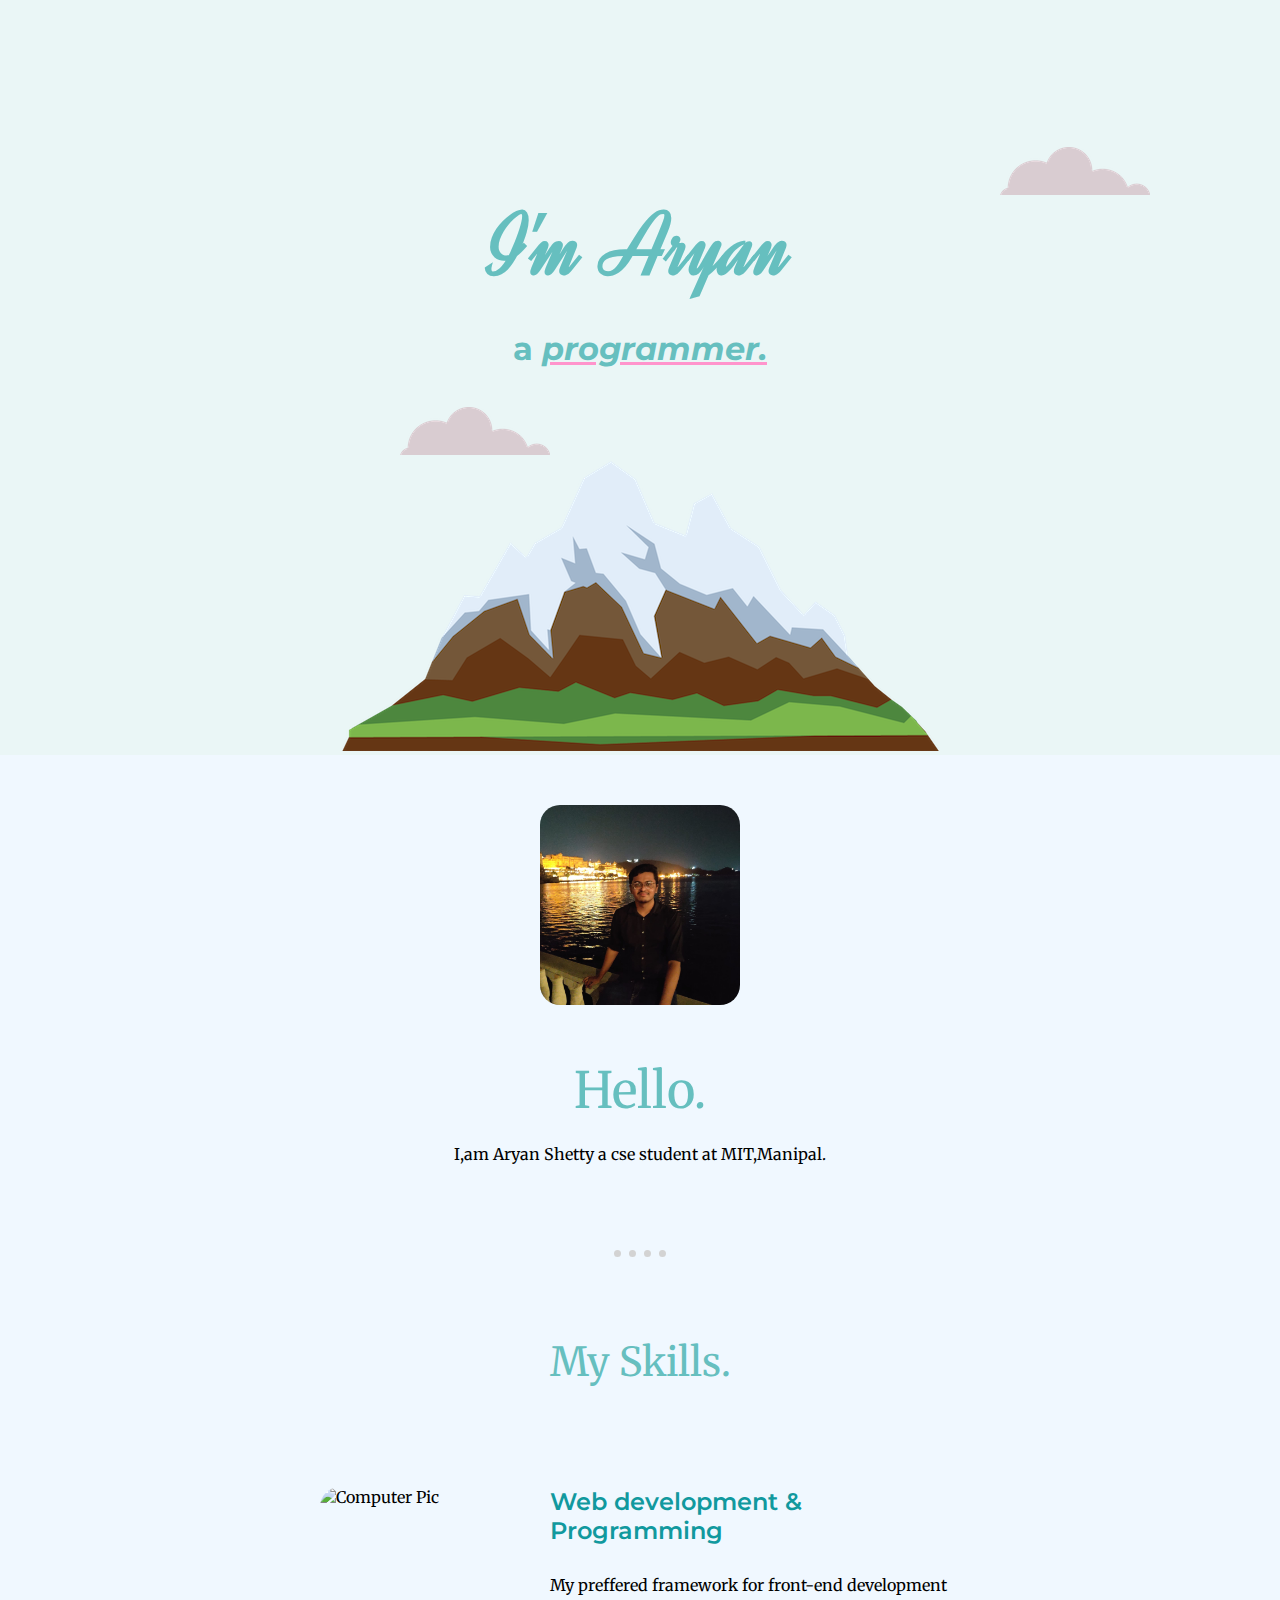
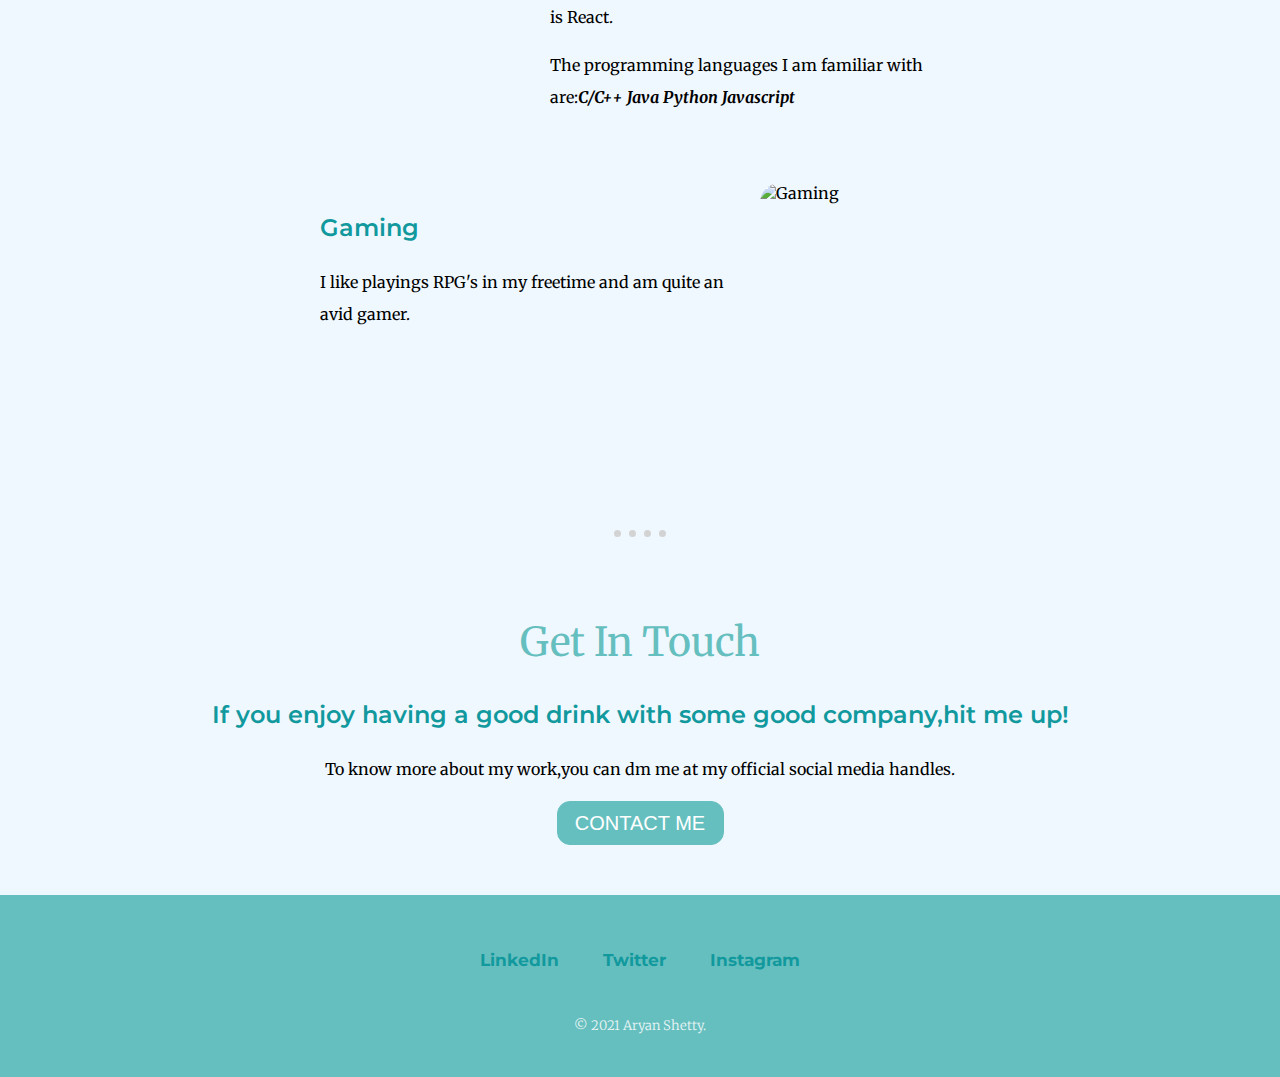
==== index.html @ bad49e7d "Second" ====
<!DOCTYPE html>
<html lang="en">
  <head>
    <meta charset="UTF-8" />
    <meta http-equiv="X-UA-Compatible" content="IE=edge" />
    <meta name="viewport" content="width=device-width, initial-scale=1.0" />
    <title>Aryan's Project</title>
    <link rel="icon" href="favicon.ico" />
    <link rel="stylesheet" href="Css/styles.css" />
    <link rel="preconnect" href="https://fonts.googleapis.com" />
    <link rel="preconnect" href="https://fonts.gstatic.com" crossorigin />
    <link
      href="https://fonts.googleapis.com/css2?family=Dynalight&family=Merriweather&family=Montserrat&family=Parisienne&family=Sacramento&display=swap"
      rel="stylesheet"
    />
    <link
      href="https://fonts.googleapis.com/css2?family=Merriweather:ital,wght@0,700;1,700&family=Montserrat:ital,wght@0,500;0,600;0,700;1,500&display=swap"
      rel="stylesheet"
    />
  </head>
  <body>
    <main>
      <div class="TopContainer">
        <div class="Name">
          <h1>I'm Aryan</h1>
          <h2 class="btmname">a <span class="word">programmer.</span></h2>
        </div>
        <img class="pic1" src="Images/cloud.png" alt="Cloud" />
        <img class="pic2" src="Images/cloud.png" alt="Cloud" />
        <img class="mount" src="Images/mountain.png" alt="Mountain" />
      </div>
      <div class="middle-container">
        <div class="profile">
          <img class="img" src="Images/myImage.jpg" alt="stub pic" />
          <h1 class="hello">Hello.</h1>
          <p>I,am Aryan Shetty a cse student at MIT,Manipal.</p>
        </div>
        <hr />
        <div class="skills">
          <h2 class="talent">My Skills.</h2>
          <div class="skill-row">
            <img
              class="img computer"
              src="https://image.flaticon.com/icons/png/512/2721/2721249.png"
              alt="Computer Pic"
            />
            <h3>Web development & Programming</h3>
            <p>My preffered framework for front-end development is React.</p>
            <p>
              The programming languages I am familiar with are:<span
                class="Lang"
                >C/C++ Java Python Javascript</span
              >
            </p>
          </div>
          <div class="skill-row">
            <img
              class="img gaming"
              src="https://image.flaticon.com/icons/png/512/2991/2991606.png"
              alt="Gaming"
            />
            <h3>Gaming</h3>
            <p>
              I like playings RPG's in my freetime and am quite an avid gamer.
            </p>
          </div>
        </div>
        <br />
        <hr />
        <div class="contact-me">
          <h2 class="talent">Get In Touch</h2>
          <h3>
            If you enjoy having a good drink with some good company,hit me up!
          </h3>
          <p>
            To know more about my work,you can dm me at my official social media
            handles.
          </p>
          <a class="BUTTON_VGV" href="mailto:ary7901@gmail.com">CONTACT ME</a>
        </div>
      </div>

      <div class="bottom-container">
        <a
          class="footer-link"
          href="https://www.linkedin.com/in/aryan-shetty-ab5537214/"
          >LinkedIn</a
        >
        <a class="footer-link" href="https://twitter.com/">Twitter</a>
        <a class="footer-link" href="https:/www.instagram.com">Instagram</a>
        <p class="tm">© 2021 Aryan Shetty.</p>
      </div>
    </main>
  </body>
</html>
---- Css/styles.css ----
body {
  font-family: "Merriweather", serif;
  margin: 0;
}
main {
  display: flex;
  flex-direction: column;
}
p {
  line-height: 2;
}
div {
  text-align: center;
}
h1 {
  margin: 50px auto 0 auto;
  font-family: "Dynalight", cursive;
  font-size: 5.625rem;
  color: #66bfbf;
}
h2 {
  font-family: "Montserrat", sans-serif;
  font-size: 2rem;
  color: #66bfbf;
}
h3 {
  font-family: "Montserrat", sans-serif;
  font-size: 1.5rem;
  color: #11999e;
  font-weight: 600;
}
a {
  color: #11999e;
  text-decoration: none;
}
hr {
  width: 4%;
  border-style: dotted;
  border-width: 7px 0 0 0;
  border-color: lightgray;
  margin: 80px auto;
}
.pic2 {
  position: absolute;
  bottom: 300px;
  left: 400px;
}
.pic1 {
  position: absolute;
  bottom: 560px;
  left: 1000px;
}
.TopContainer {
  background-color: #eaf6f6;
  position: relative;
  padding-top: 143px;
}
.word {
  text-decoration: underline;
  text-decoration-color: #ff94cc;
  font-style: italic;
}
.Name {
  width: 30%;
  margin: 0 auto;
  /*
  background-color: aliceblue;
  border: solid;
  border-radius: 16px;
  border-width: 2px;
  border-color: #ff94cc;
  */
}
.Lang {
  font-style: italic;
  font-weight: bold;
}
.img,
.prof {
  width: 200px;
  height: 200px;
  border-radius: 20px;
}

.bottom-container {
  padding: 55px 0px;
  background-color: #66bfbf;
}

.middle-container {
  background-color: aliceblue;
  padding-bottom: 50px;
  padding-top: 50px;
}

.skill-row {
  width: 50%;
  margin: 100px auto 100px auto;
  text-align: left;
}

.tm {
  color: #eaf6f6;
  font-weight: 300;
  font-size: small;
  position: relative;
  top: 30px;
}

.footer-link {
  font-family: Montserrat, sans-serif;
  font-weight: bold;
  margin: 20px;
  font-size: 17px;
}
.hello {
  font-family: Merriweather, serif;
  font-weight: 400;
  font-size: 50px;
}

.talent {
  font-family: Merriweather, serif;
  font-weight: 400;
  font-size: 40px;
}
.BUTTON_VGV {
  -webkit-border-radius: 13px;
  -moz-border-radius: 13px;
  border-radius: 13px;
  height: 20px;
  line-height: 20px;
  color: #ffffff;
  font-family: Arial;
  width: 143px;
  font-size: 20px;
  font-weight: 400;
  padding: 11px;
  background-color: #66bfbf;
  border: solid #66bfbf 1px;
  text-decoration: none;
  display: inline-block;
  cursor: pointer;
  text-align: center;
}
@media (min-width: 900px) {
  .computer {
    float: left;
    margin-right: 30px;
  }
  .gaming {
    float: right;
    margin-left: 30px;
    position: relative;
    bottom: 30px;
  }
}
@media (max-width: 900px) {
  .pic1,
  .pic2 {
    display: none;
  }
  .mount {
    width: 480px;
    height: 300px;
  }
}
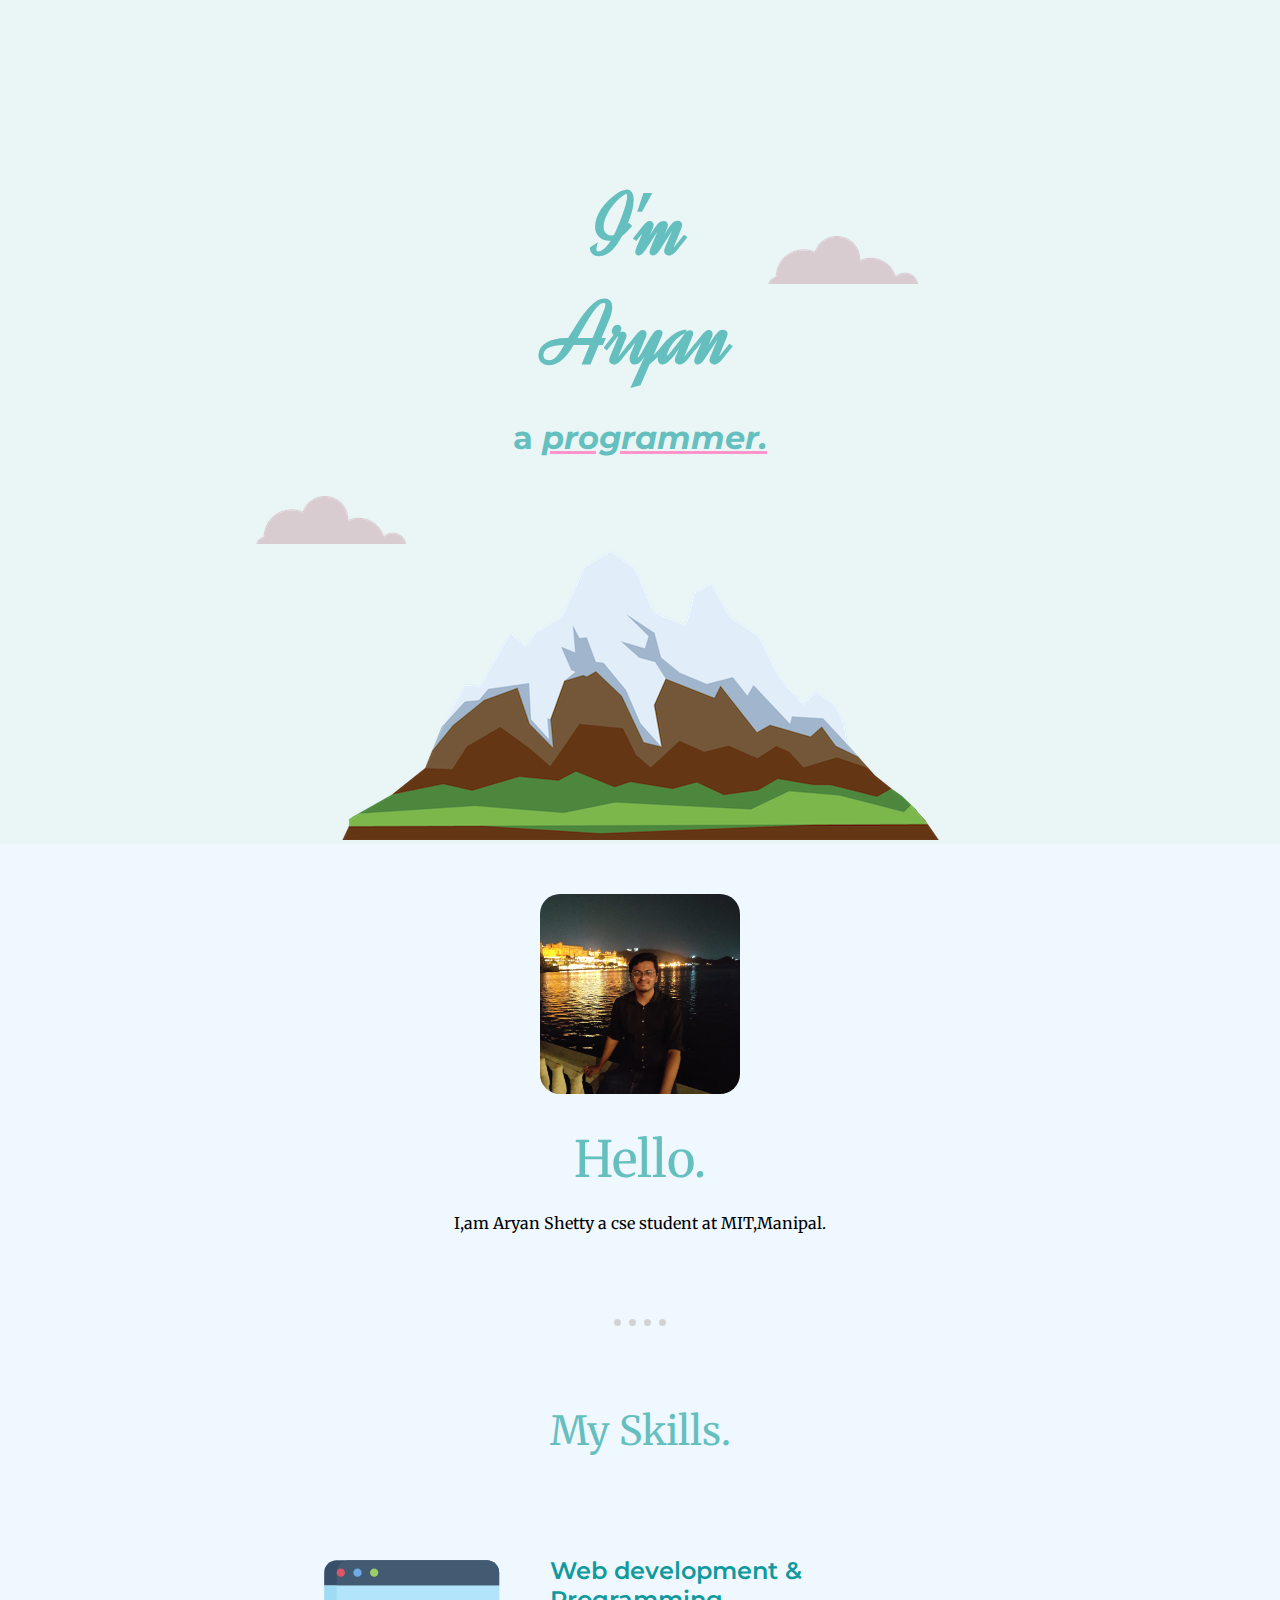
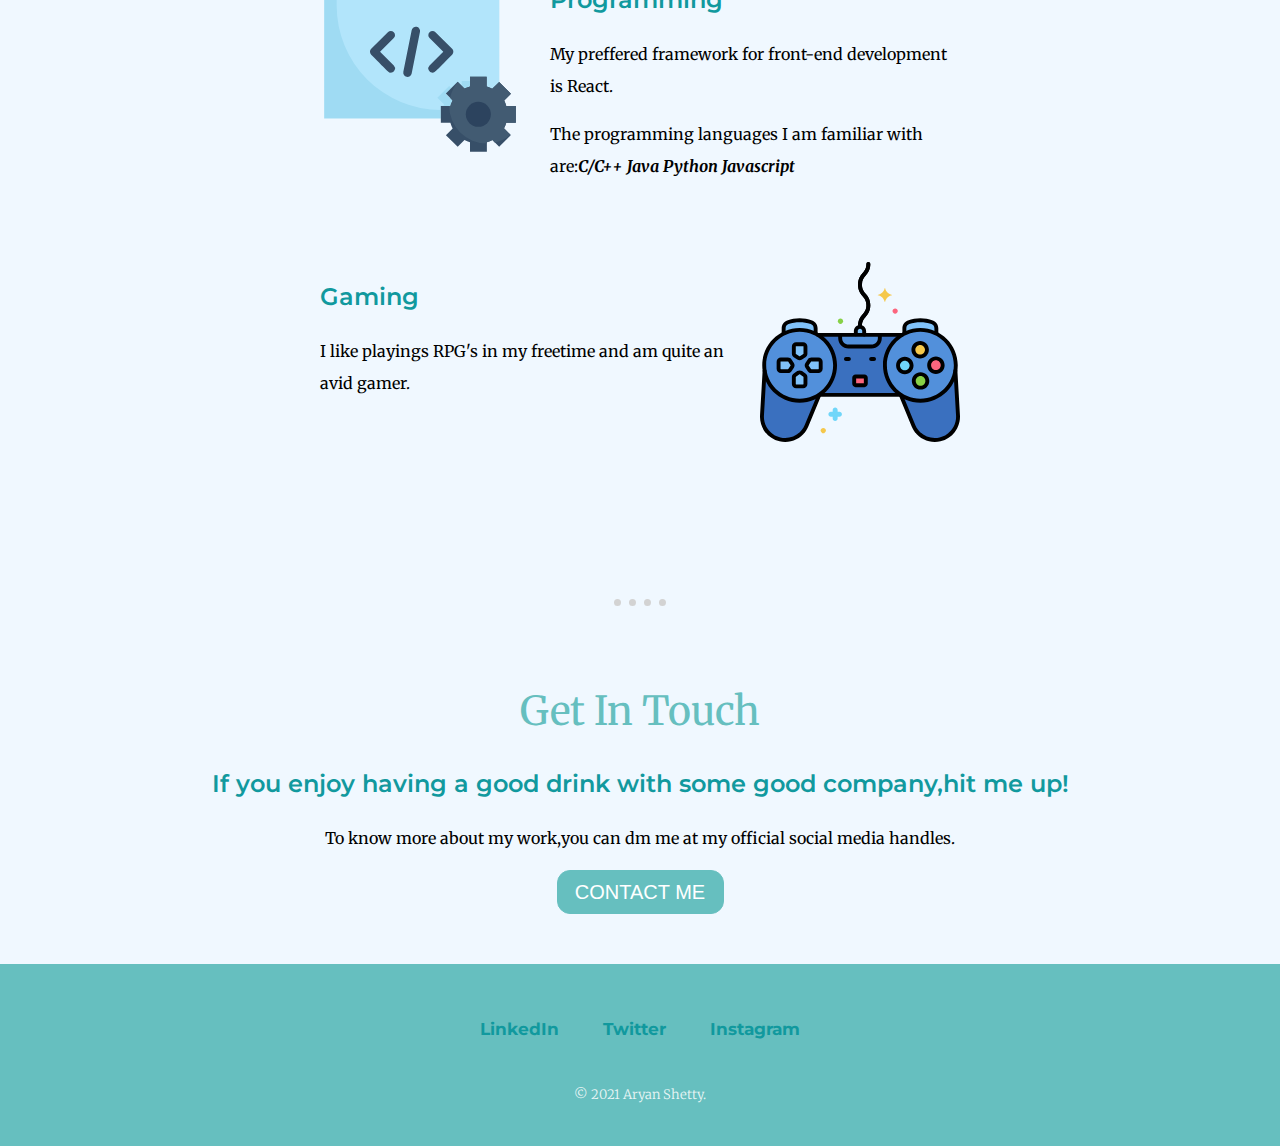
==== commit 36f9663d: "changed image files" ====
--- a/index.html
+++ b/index.html
@@ -22,7 +22,7 @@
     <main>
       <div class="TopContainer">
         <div class="Name">
-          <h1>I'm Aryan</h1>
+          <h1 class="topname">I'm Aryan</h1>
           <h2 class="btmname">a <span class="word">programmer.</span></h2>
         </div>
         <img class="pic1" src="Images/cloud.png" alt="Cloud" />
@@ -41,7 +41,7 @@
           <div class="skill-row">
             <img
               class="img computer"
-              src="https://image.flaticon.com/icons/png/512/2721/2721249.png"
+              src="Images/computer.svg"
               alt="Computer Pic"
             />
             <h3>Web development & Programming</h3>
@@ -54,11 +54,7 @@
             </p>
           </div>
           <div class="skill-row">
-            <img
-              class="img gaming"
-              src="https://image.flaticon.com/icons/png/512/2991/2991606.png"
-              alt="Gaming"
-            />
+            <img class="img gaming" src="Images/gaming.svg" alt="Gaming" />
             <h3>Gaming</h3>
             <p>
               I like playings RPG's in my freetime and am quite an avid gamer.
--- a/Css/styles.css
+++ b/Css/styles.css
@@ -1,6 +1,8 @@
 body {
   font-family: "Merriweather", serif;
   margin: 0;
+  overflow-x: hidden;
+  width: auto;
 }
 main {
   display: flex;
@@ -13,9 +15,9 @@
   text-align: center;
 }
 h1 {
-  margin: 50px auto 0 auto;
+  margin: 30px auto 0 auto;
   font-family: "Dynalight", cursive;
-  font-size: 5.625rem;
+  font-size: 5.65rem;
   color: #66bfbf;
 }
 h2 {
@@ -43,12 +45,12 @@
 .pic2 {
   position: absolute;
   bottom: 300px;
-  left: 400px;
+  left: 20%;
 }
 .pic1 {
   position: absolute;
   bottom: 560px;
-  left: 1000px;
+  left: 60%;
 }
 .TopContainer {
   background-color: #eaf6f6;
@@ -61,7 +63,7 @@
   font-style: italic;
 }
 .Name {
-  width: 30%;
+  width: 20%;
   margin: 0 auto;
   /*
   background-color: aliceblue;
@@ -155,13 +157,28 @@
     bottom: 30px;
   }
 }
-@media (max-width: 900px) {
+@media (max-width: 700px) {
   .pic1,
   .pic2 {
-    display: none;
+    position: relative;
+    width: 40%;
+    height: auto;
+    left: 5%;
   }
+  .pic1 {
+    bottom: 10%;
+  }
+
   .mount {
-    width: 480px;
-    height: 300px;
+    width: 100%;
+    height: auto;
   }
 }
+@media (max-width: 400px) {
+  .btmname {
+    font-size: 1.3rem;
+  }
+  .topname {
+    font-size: 4rem;
+  }
+}
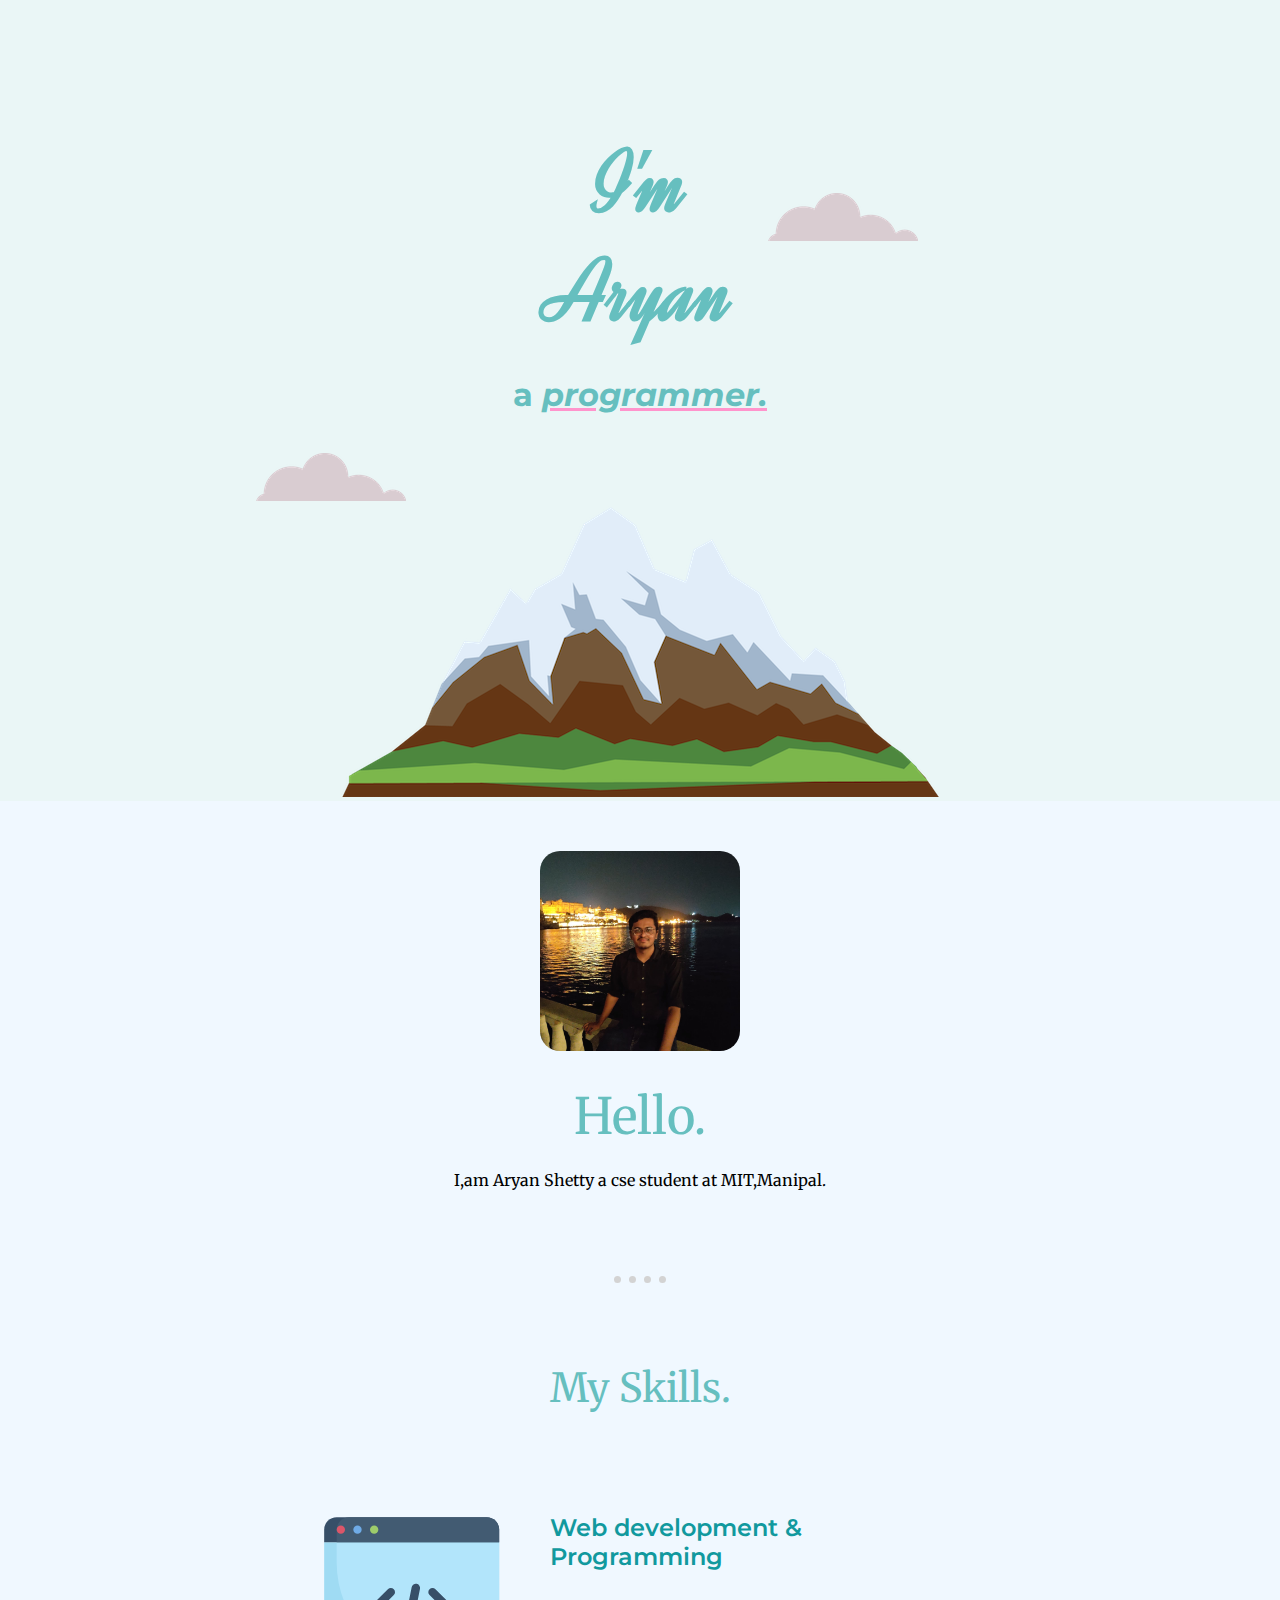
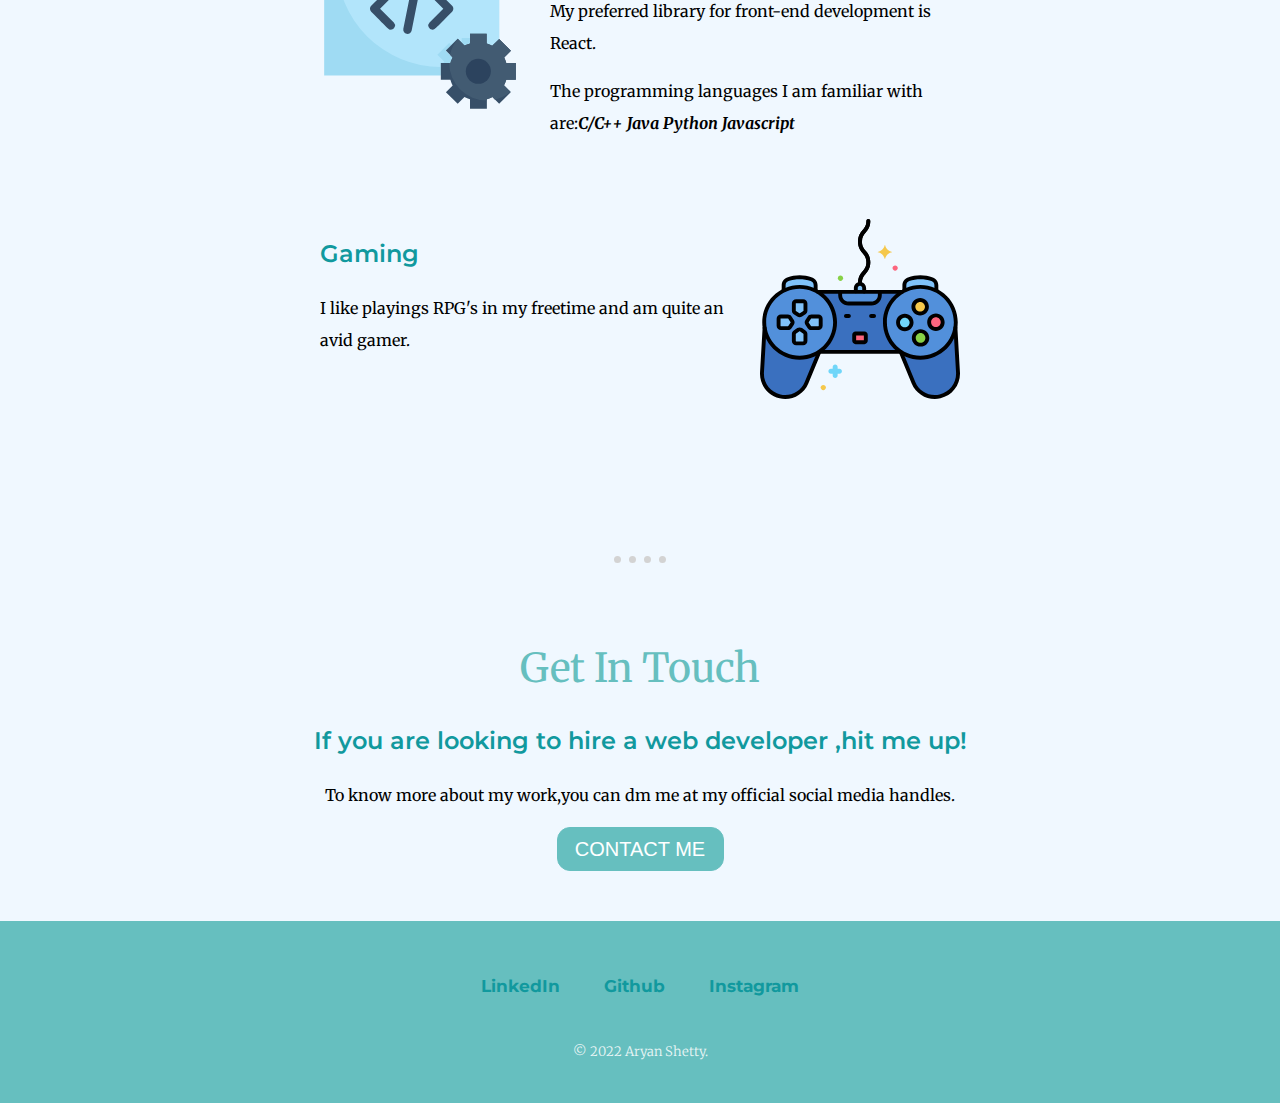
==== commit 2b9066ce: "changed styles" ====
--- a/index.html
+++ b/index.html
@@ -45,7 +45,7 @@
               alt="Computer Pic"
             />
             <h3>Web development & Programming</h3>
-            <p>My preffered framework for front-end development is React.</p>
+            <p>My preferred library for front-end development is React.</p>
             <p>
               The programming languages I am familiar with are:<span
                 class="Lang"
@@ -65,9 +65,7 @@
         <hr />
         <div class="contact-me">
           <h2 class="talent">Get In Touch</h2>
-          <h3>
-            If you enjoy having a good drink with some good company,hit me up!
-          </h3>
+          <h3>If you are looking to hire a web developer ,hit me up!</h3>
           <p>
             To know more about my work,you can dm me at my official social media
             handles.
@@ -82,9 +80,9 @@
           href="https://www.linkedin.com/in/aryan-shetty-ab5537214/"
           >LinkedIn</a
         >
-        <a class="footer-link" href="https://twitter.com/">Twitter</a>
+        <a class="footer-link" href="https://github.com/Aryan7901">Github</a>
         <a class="footer-link" href="https:/www.instagram.com">Instagram</a>
-        <p class="tm">© 2021 Aryan Shetty.</p>
+        <p class="tm">© 2022 Aryan Shetty.</p>
       </div>
     </main>
   </body>
--- a/Css/styles.css
+++ b/Css/styles.css
@@ -55,7 +55,7 @@
 .TopContainer {
   background-color: #eaf6f6;
   position: relative;
-  padding-top: 143px;
+  padding-top: 100px;
 }
 .word {
   text-decoration: underline;
@@ -182,3 +182,10 @@
     font-size: 4rem;
   }
 }
+@media (max-width: 300px) {
+  .computer,
+  .gaming {
+    width: 150px;
+    height: auto;
+  }
+}
